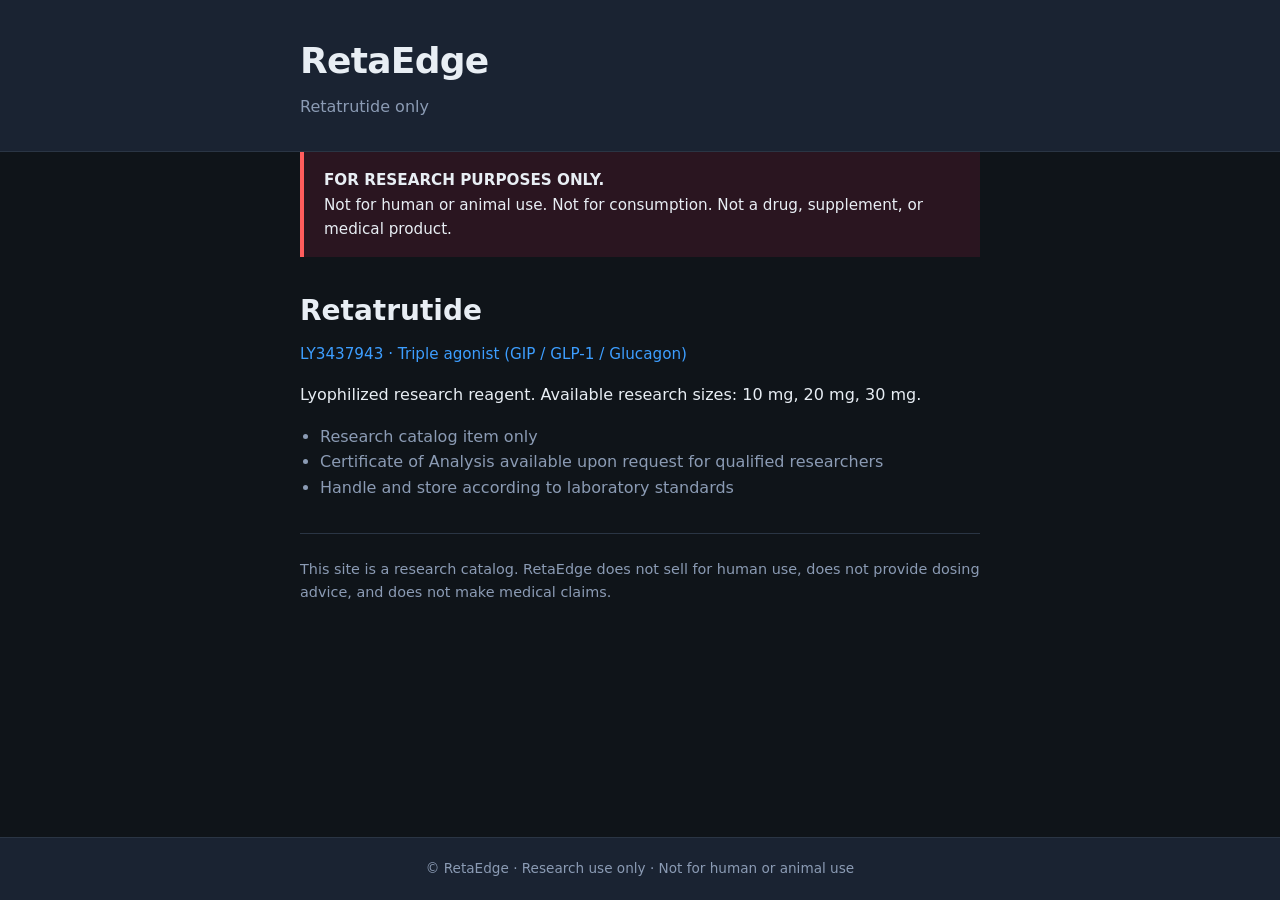
==== index.html @ 3e4809fe "Recreate RetaEdge research site (Retatrutide only, research use only)" ====
<!DOCTYPE html>
<html lang="en">
<head>
  <meta charset="UTF-8" />
  <meta name="viewport" content="width=device-width, initial-scale=1" />
  <title>RetaEdge — Retatrutide Research</title>
  <meta name="description" content="RetaEdge. Retatrutide research catalog. For research purposes only. Not for human or animal use." />
  <link rel="stylesheet" href="styles.css" />
</head>
<body>
  <header>
    <div class="container">
      <h1>RetaEdge</h1>
      <p class="tagline">Retatrutide only</p>
    </div>
  </header>

  <main class="container">
    <section class="disclaimer">
      <strong>FOR RESEARCH PURPOSES ONLY.</strong><br />
      Not for human or animal use. Not for consumption. Not a drug, supplement, or medical product.
    </section>

    <section class="product">
      <h2>Retatrutide</h2>
      <p class="code">LY3437943 · Triple agonist (GIP / GLP-1 / Glucagon)</p>
      <p>Lyophilized research reagent. Available research sizes: 10 mg, 20 mg, 30 mg.</p>
      <ul>
        <li>Research catalog item only</li>
        <li>Certificate of Analysis available upon request for qualified researchers</li>
        <li>Handle and store according to laboratory standards</li>
      </ul>
    </section>

    <section class="notice">
      <p>This site is a research catalog. RetaEdge does not sell for human use, does not provide dosing advice, and does not make medical claims.</p>
    </section>
  </main>

  <footer>
    <div class="container">
      <p>© RetaEdge · Research use only · Not for human or animal use</p>
    </div>
  </footer>
</body>
</html>
---- styles.css ----
:root {
  --bg: #0f1419;
  --surface: #1a2332;
  --text: #e8eef4;
  --muted: #8b9bb4;
  --accent: #3d9eff;
  --danger: #ff5c5c;
}

* { box-sizing: border-box; margin: 0; padding: 0; }

body {
  font-family: system-ui, -apple-system, Segoe UI, Roboto, sans-serif;
  background: var(--bg);
  color: var(--text);
  line-height: 1.6;
  min-height: 100vh;
  display: flex;
  flex-direction: column;
}

.container {
  max-width: 720px;
  margin: 0 auto;
  padding: 0 1.25rem;
}

header {
  background: var(--surface);
  padding: 2rem 0;
  border-bottom: 1px solid #2a3544;
}

header h1 {
  font-size: 2.25rem;
  font-weight: 700;
  letter-spacing: -0.02em;
}

.tagline {
  color: var(--muted);
  margin-top: 0.25rem;
}

main {
  flex: 1;
  padding: 2.5rem 0;
}

.disclaimer {
  background: #2a1520;
  border-left: 4px solid var(--danger);
  padding: 1rem 1.25rem;
  margin-bottom: 2rem;
  font-size: 0.95rem;
}

.product h2 {
  font-size: 1.75rem;
  margin-bottom: 0.5rem;
}

.code {
  color: var(--accent);
  font-size: 0.95rem;
  margin-bottom: 1rem;
}

.product p, .product ul {
  margin-bottom: 1rem;
}

.product ul {
  padding-left: 1.25rem;
  color: var(--muted);
}

.notice {
  margin-top: 2rem;
  padding-top: 1.5rem;
  border-top: 1px solid #2a3544;
  color: var(--muted);
  font-size: 0.9rem;
}

footer {
  background: var(--surface);
  padding: 1.25rem 0;
  text-align: center;
  color: var(--muted);
  font-size: 0.85rem;
  border-top: 1px solid #2a3544;
}

@media (max-width: 600px) {
  header h1 { font-size: 1.85rem; }
  .product h2 { font-size: 1.5rem; }
}
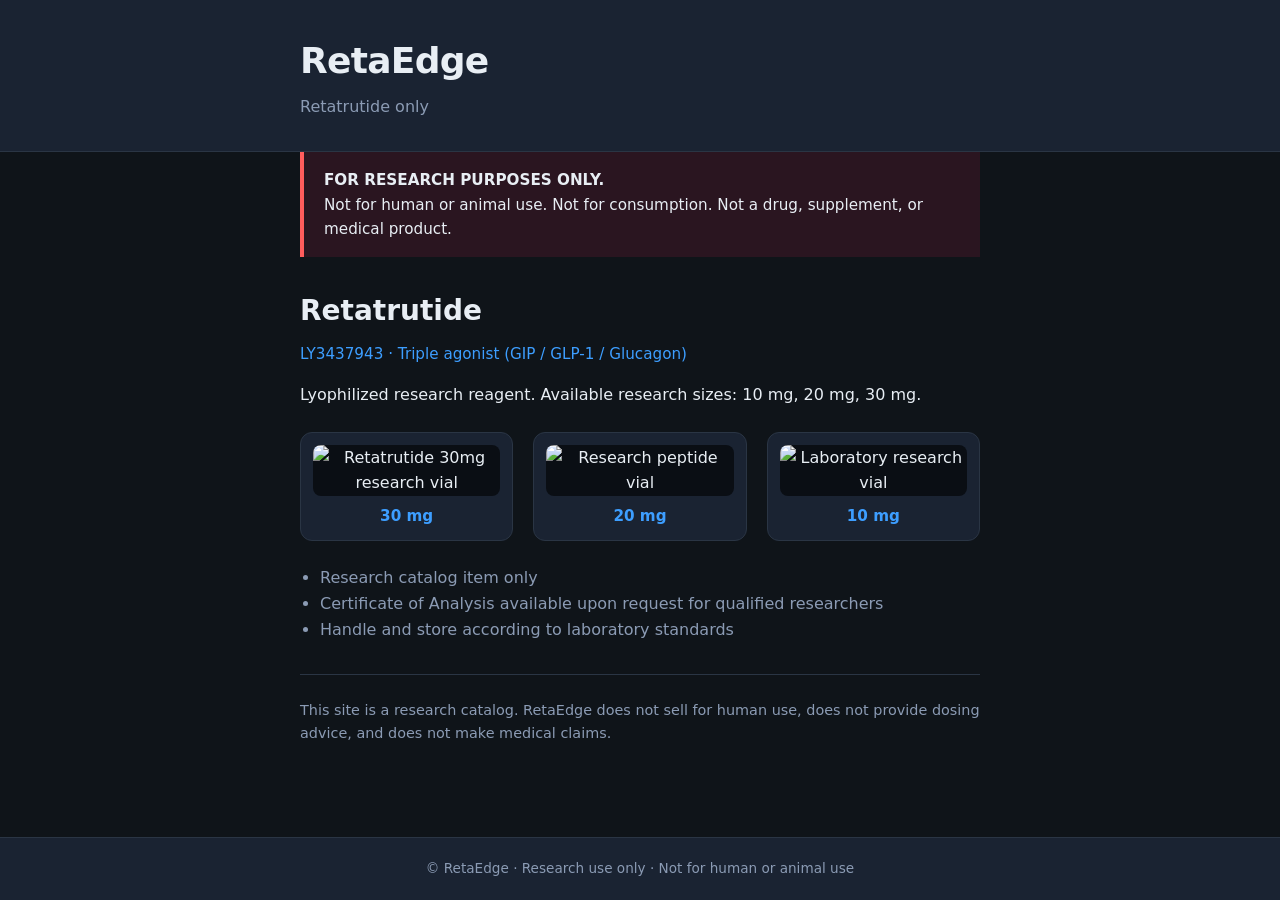
==== commit 5524489c: "Add Retatrutide vial images to RetaEdge research site" ====
--- a/index.html
+++ b/index.html
@@ -25,6 +25,22 @@
       <h2>Retatrutide</h2>
       <p class="code">LY3437943 · Triple agonist (GIP / GLP-1 / Glucagon)</p>
       <p>Lyophilized research reagent. Available research sizes: 10 mg, 20 mg, 30 mg.</p>
+
+      <div class="vials">
+        <figure>
+          <img src="https://i.ibb.co/PsHm64zZ/aeca6faa-77c6-4585-935f-44f86d94efd7.png" alt="Retatrutide 30mg research vial" />
+          <figcaption>30 mg</figcaption>
+        </figure>
+        <figure>
+          <img src="https://images.unsplash.com/photo-1584305574647-0cc949a2bb9f?auto=format&fit=crop&w=400&q=80" alt="Research peptide vial" />
+          <figcaption>20 mg</figcaption>
+        </figure>
+        <figure>
+          <img src="https://images.unsplash.com/photo-1576091160399-112ba8d25d1d?auto=format&fit=crop&w=400&q=80" alt="Laboratory research vial" />
+          <figcaption>10 mg</figcaption>
+        </figure>
+      </div>
+
       <ul>
         <li>Research catalog item only</li>
         <li>Certificate of Analysis available upon request for qualified researchers</li>
--- a/styles.css
+++ b/styles.css
@@ -66,6 +66,36 @@
   margin-bottom: 1rem;
 }
 
+.vials {
+  display: grid;
+  grid-template-columns: repeat(auto-fit, minmax(140px, 1fr));
+  gap: 1.25rem;
+  margin: 1.5rem 0;
+}
+
+.vials figure {
+  text-align: center;
+  background: var(--surface);
+  border-radius: 12px;
+  padding: 0.75rem;
+  border: 1px solid #2a3544;
+}
+
+.vials img {
+  width: 100%;
+  height: 180px;
+  object-fit: contain;
+  border-radius: 8px;
+  background: #0a0e14;
+}
+
+.vials figcaption {
+  margin-top: 0.5rem;
+  color: var(--accent);
+  font-weight: 600;
+  font-size: 0.95rem;
+}
+
 .product p, .product ul {
   margin-bottom: 1rem;
 }
@@ -95,4 +125,5 @@
 @media (max-width: 600px) {
   header h1 { font-size: 1.85rem; }
   .product h2 { font-size: 1.5rem; }
+  .vials { grid-template-columns: 1fr 1fr; }
 }
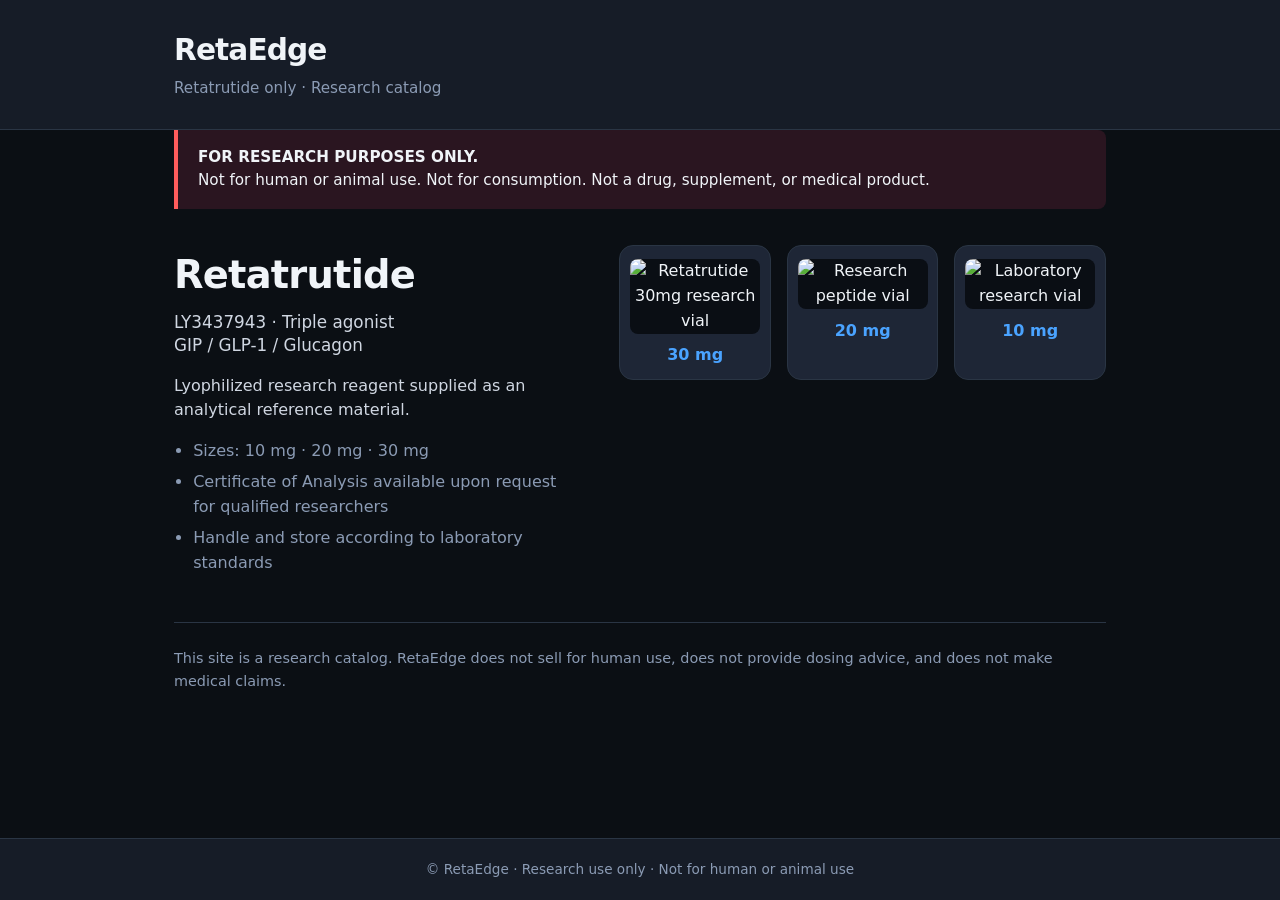
==== commit 1004710e: "Polish RetaEdge layout for better desktop and mobile look" ====
--- a/index.html
+++ b/index.html
@@ -10,8 +10,8 @@
 <body>
   <header>
     <div class="container">
-      <h1>RetaEdge</h1>
-      <p class="tagline">Retatrutide only</p>
+      <div class="logo">RetaEdge</div>
+      <p class="tagline">Retatrutide only · Research catalog</p>
     </div>
   </header>
 
@@ -21,10 +21,17 @@
       Not for human or animal use. Not for consumption. Not a drug, supplement, or medical product.
     </section>
 
-    <section class="product">
-      <h2>Retatrutide</h2>
-      <p class="code">LY3437943 · Triple agonist (GIP / GLP-1 / Glucagon)</p>
-      <p>Lyophilized research reagent. Available research sizes: 10 mg, 20 mg, 30 mg.</p>
+    <section class="hero-product">
+      <div class="product-info">
+        <h1>Retatrutide</h1>
+        <p class="code">LY3437943 · Triple agonist<br>GIP / GLP-1 / Glucagon</p>
+        <p>Lyophilized research reagent supplied as an analytical reference material.</p>
+        <ul>
+          <li>Sizes: 10 mg · 20 mg · 30 mg</li>
+          <li>Certificate of Analysis available upon request for qualified researchers</li>
+          <li>Handle and store according to laboratory standards</li>
+        </ul>
+      </div>
 
       <div class="vials">
         <figure>
@@ -32,20 +39,14 @@
           <figcaption>30 mg</figcaption>
         </figure>
         <figure>
-          <img src="https://images.unsplash.com/photo-1584305574647-0cc949a2bb9f?auto=format&fit=crop&w=400&q=80" alt="Research peptide vial" />
+          <img src="https://images.unsplash.com/photo-1584305574647-0cc949a2bb9f?auto=format&fit=crop&w=500&q=80" alt="Research peptide vial" />
           <figcaption>20 mg</figcaption>
         </figure>
         <figure>
-          <img src="https://images.unsplash.com/photo-1576091160399-112ba8d25d1d?auto=format&fit=crop&w=400&q=80" alt="Laboratory research vial" />
+          <img src="https://images.unsplash.com/photo-1576091160399-112ba8d25d1d?auto=format&fit=crop&w=500&q=80" alt="Laboratory research vial" />
           <figcaption>10 mg</figcaption>
         </figure>
       </div>
-
-      <ul>
-        <li>Research catalog item only</li>
-        <li>Certificate of Analysis available upon request for qualified researchers</li>
-        <li>Handle and store according to laboratory standards</li>
-      </ul>
     </section>
 
     <section class="notice">
--- a/styles.css
+++ b/styles.css
@@ -1,112 +1,129 @@
 :root {
-  --bg: #0f1419;
-  --surface: #1a2332;
-  --text: #e8eef4;
+  --bg: #0b0f14;
+  --surface: #161c27;
+  --surface-2: #1e2636;
+  --text: #f0f4f8;
   --muted: #8b9bb4;
-  --accent: #3d9eff;
+  --accent: #4aa3ff;
   --danger: #ff5c5c;
 }
 
 * { box-sizing: border-box; margin: 0; padding: 0; }
 
 body {
-  font-family: system-ui, -apple-system, Segoe UI, Roboto, sans-serif;
+  font-family: system-ui, -apple-system, BlinkMacSystemFont, "Segoe UI", Roboto, sans-serif;
   background: var(--bg);
   color: var(--text);
-  line-height: 1.6;
+  line-height: 1.55;
   min-height: 100vh;
   display: flex;
   flex-direction: column;
 }
 
 .container {
-  max-width: 720px;
+  max-width: 980px;
   margin: 0 auto;
-  padding: 0 1.25rem;
+  padding: 0 1.5rem;
 }
 
 header {
   background: var(--surface);
-  padding: 2rem 0;
+  padding: 1.75rem 0;
   border-bottom: 1px solid #2a3544;
 }
 
-header h1 {
-  font-size: 2.25rem;
+.logo {
+  font-size: 1.85rem;
   font-weight: 700;
-  letter-spacing: -0.02em;
+  letter-spacing: -0.03em;
 }
 
 .tagline {
   color: var(--muted);
-  margin-top: 0.25rem;
+  margin-top: 0.2rem;
+  font-size: 0.95rem;
 }
 
 main {
   flex: 1;
-  padding: 2.5rem 0;
+  padding: 2.5rem 0 3rem;
 }
 
 .disclaimer {
   background: #2a1520;
   border-left: 4px solid var(--danger);
   padding: 1rem 1.25rem;
-  margin-bottom: 2rem;
+  margin-bottom: 2.25rem;
   font-size: 0.95rem;
+  border-radius: 0 8px 8px 0;
 }
 
-.product h2 {
-  font-size: 1.75rem;
-  margin-bottom: 0.5rem;
+.hero-product {
+  display: grid;
+  grid-template-columns: 1fr 1.2fr;
+  gap: 2.5rem;
+  align-items: start;
+}
+
+.product-info h1 {
+  font-size: 2.4rem;
+  font-weight: 700;
+  margin-bottom: 0.4rem;
+  letter-spacing: -0.02em;
 }
 
 .code {
   color: var(--accent);
-  font-size: 0.95rem;
+  font-size: 1.05rem;
+  margin-bottom: 1.1rem;
+  line-height: 1.4;
+}
+
+.product-info p {
   margin-bottom: 1rem;
+  color: #d0d7e2;
+}
+
+.product-info ul {
+  padding-left: 1.2rem;
+  color: var(--muted);
+}
+
+.product-info li {
+  margin-bottom: 0.4rem;
 }
 
 .vials {
   display: grid;
-  grid-template-columns: repeat(auto-fit, minmax(140px, 1fr));
-  gap: 1.25rem;
-  margin: 1.5rem 0;
+  grid-template-columns: repeat(3, 1fr);
+  gap: 1rem;
 }
 
 .vials figure {
   text-align: center;
-  background: var(--surface);
-  border-radius: 12px;
-  padding: 0.75rem;
+  background: var(--surface-2);
+  border-radius: 14px;
+  padding: 0.85rem 0.6rem 0.7rem;
   border: 1px solid #2a3544;
 }
 
 .vials img {
   width: 100%;
-  height: 180px;
+  height: 200px;
   object-fit: contain;
   border-radius: 8px;
   background: #0a0e14;
 }
 
 .vials figcaption {
-  margin-top: 0.5rem;
+  margin-top: 0.6rem;
   color: var(--accent);
   font-weight: 600;
-  font-size: 0.95rem;
-}
-
-.product p, .product ul {
-  margin-bottom: 1rem;
-}
-
-.product ul {
-  padding-left: 1.25rem;
-  color: var(--muted);
+  font-size: 1rem;
 }
 
 .notice {
-  margin-top: 2rem;
+  margin-top: 2.5rem;
   padding-top: 1.5rem;
   border-top: 1px solid #2a3544;
   color: var(--muted);
@@ -122,8 +139,23 @@
   border-top: 1px solid #2a3544;
 }
 
+@media (max-width: 800px) {
+  .hero-product {
+    grid-template-columns: 1fr;
+    gap: 1.75rem;
+  }
+  .vials {
+    grid-template-columns: repeat(3, 1fr);
+  }
+  .product-info h1 { font-size: 2rem; }
+}
+
 @media (max-width: 600px) {
-  header h1 { font-size: 1.85rem; }
-  .product h2 { font-size: 1.5rem; }
-  .vials { grid-template-columns: 1fr 1fr; }
+  .container { padding: 0 1.1rem; }
+  .vials {
+    grid-template-columns: 1fr 1fr 1fr;
+    gap: 0.6rem;
+  }
+  .vials img { height: 140px; }
+  .logo { font-size: 1.6rem; }
 }
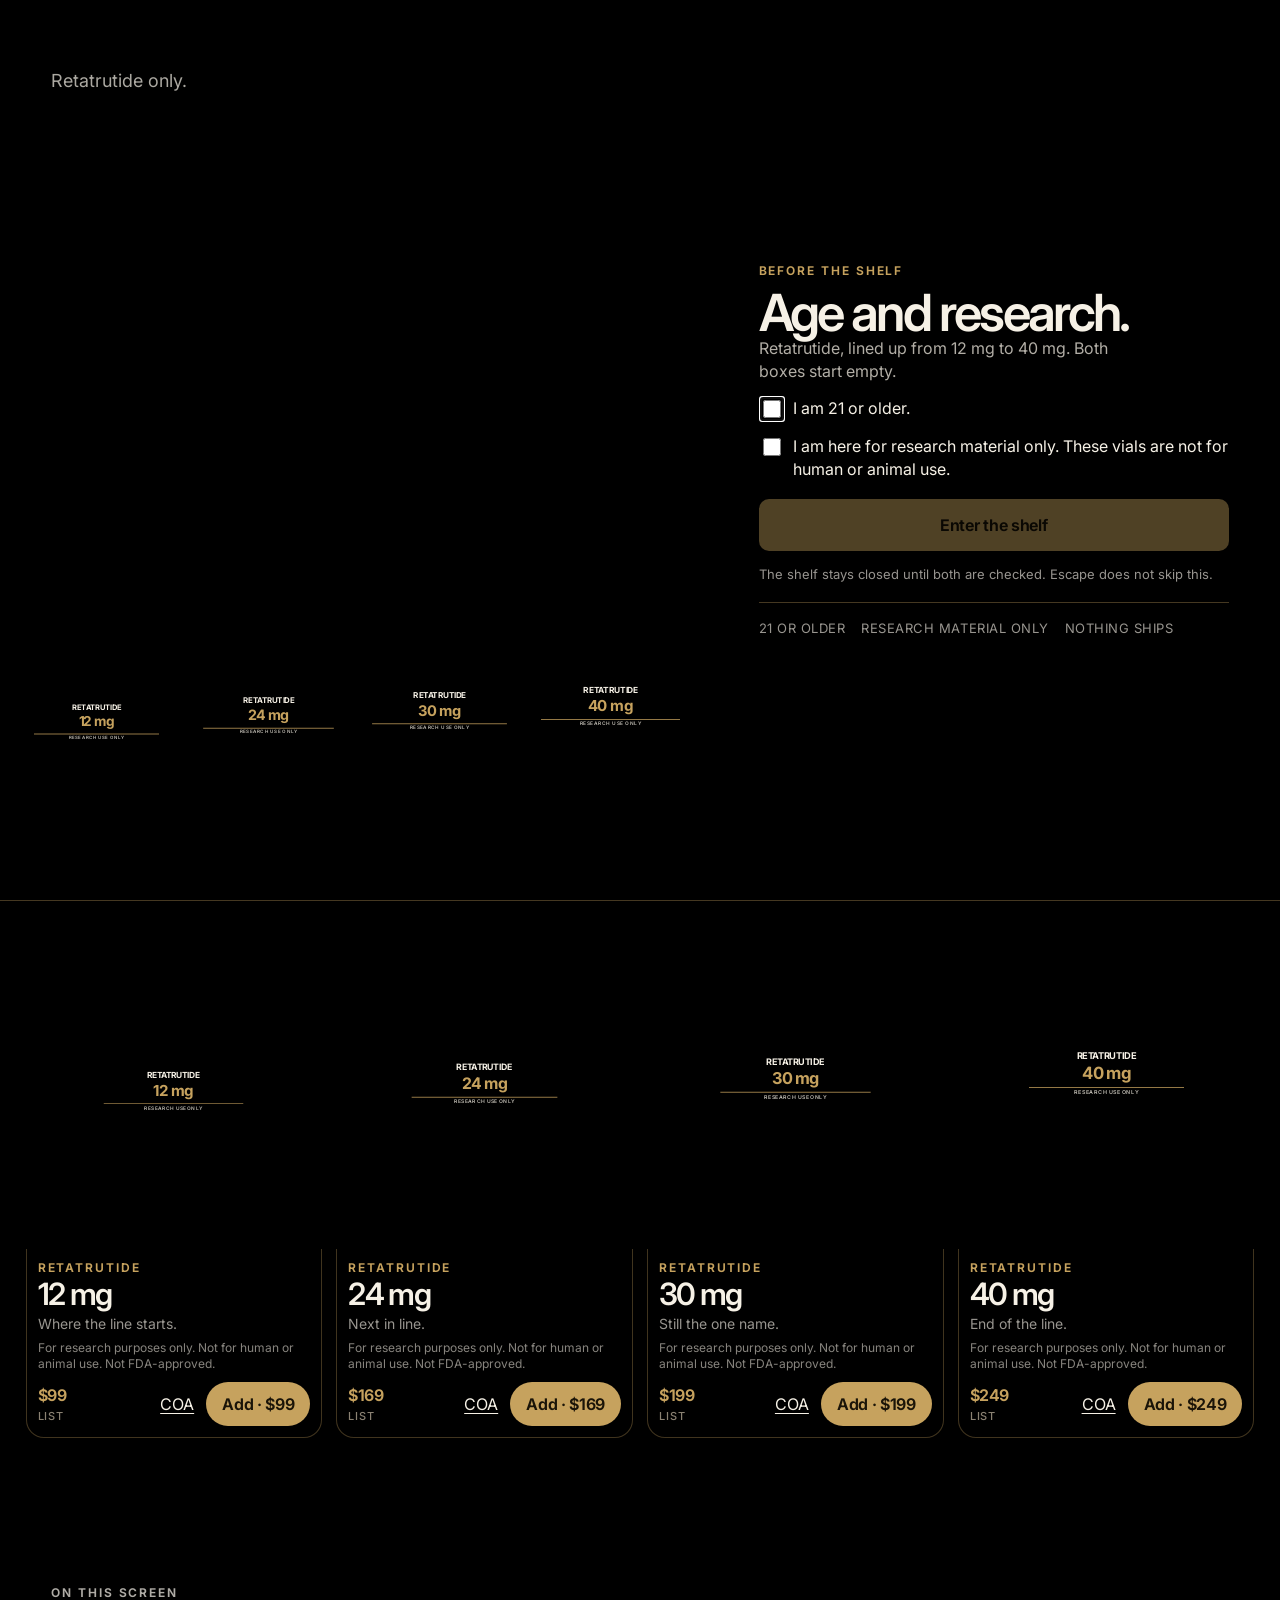
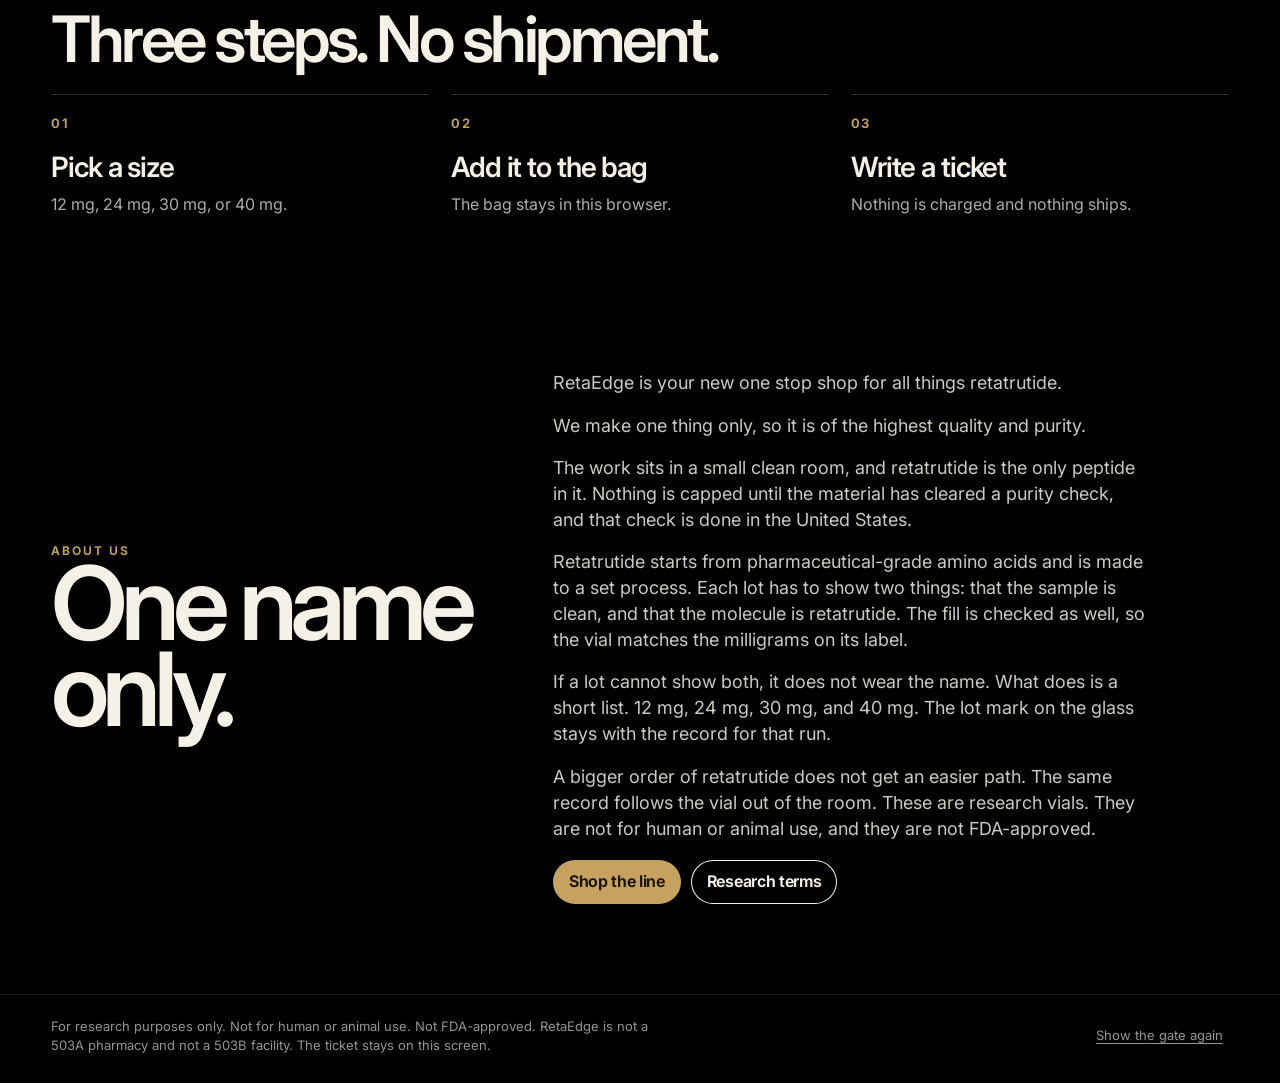
==== commit 06a5ed1a: "Publish the RetaEdge pages" ====
--- a/index.html
+++ b/index.html
@@ -1,63 +1,88 @@
 <!DOCTYPE html>
 <html lang="en">
 <head>
-  <meta charset="UTF-8" />
-  <meta name="viewport" content="width=device-width, initial-scale=1" />
-  <title>RetaEdge — Retatrutide Research</title>
-  <meta name="description" content="RetaEdge. Retatrutide research catalog. For research purposes only. Not for human or animal use." />
-  <link rel="stylesheet" href="styles.css" />
+  <meta charset="utf-8">
+  <meta name="viewport" content="width=device-width, initial-scale=1">
+  <title>RetaEdge</title>
+  <meta name="description" content="RetaEdge. Retatrutide only, lined up from 12 mg to 40 mg. For research purposes only.">
+  <meta property="og:title" content="RetaEdge">
+  <meta property="og:description" content="RetaEdge is your new one stop shop for all things retatrutide. For research purposes only. Not for human or animal use.">
+  <meta property="og:type" content="website">
+  <meta property="og:url" content="https://jdwgraton-crypto.github.io/retaedge/">
+  <meta property="og:image" content="https://jdwgraton-crypto.github.io/retaedge/images/logo.png">
+  <meta name="twitter:card" content="summary_large_image">
+  <link rel="icon" href="images/favicon.svg" type="image/svg+xml">
+  <link rel="preconnect" href="https://fonts.googleapis.com">
+  <link rel="preconnect" href="https://fonts.gstatic.com" crossorigin>
+  <link href="https://fonts.googleapis.com/css2?family=Inter:wght@400;500;600;700&display=swap" rel="stylesheet">
+  <link rel="stylesheet" href="css/styles.css?v=20">
+  <style>
+    [hidden] { display: none !important; }
+    html, body, .hero, .shelf, .steps, .story, .site-foot, #chrome-top, .topbar, .bar, .grid { width: 100%; max-width: none; }
+    .grid { grid-template-columns: repeat(4, minmax(0, 1fr)); }
+    @media (max-width: 980px) { .grid { grid-template-columns: 1fr 1fr; } }
+    @media (max-width: 680px) { .grid { grid-template-columns: 1fr; } }
+  </style>
 </head>
-<body>
-  <header>
-    <div class="container">
-      <div class="logo">RetaEdge</div>
-      <p class="tagline">Retatrutide only · Research catalog</p>
+<body data-page="home">
+  <a class="skip" href="#grid">Skip to vials</a>
+  <div id="chrome-top"></div>
+  <header class="hero">
+    <div class="hero-copy">
+      <p class="kicker">The shelf</p>
+      <h1>Retatrutide only.</h1>
+      <p class="lede">RetaEdge is your new one stop shop for all things retatrutide.</p>
+      <a class="btn" href="#grid">Shop the line</a>
     </div>
+    <ul class="trust">
+      <li><strong>One peptide</strong><span>Retatrutide is the only name here.</span></li>
+      <li><strong>12 to 40 mg</strong><span>Four vials, set small to big.</span></li>
+      <li><strong>Research only</strong><span>Not for human or animal use. Not FDA-approved.</span></li>
+    </ul>
   </header>
-
-  <main class="container">
-    <section class="disclaimer">
-      <strong>FOR RESEARCH PURPOSES ONLY.</strong><br />
-      Not for human or animal use. Not for consumption. Not a drug, supplement, or medical product.
-    </section>
-
-    <section class="hero-product">
-      <div class="product-info">
-        <h1>Retatrutide</h1>
-        <p class="code">LY3437943 · Triple agonist<br>GIP / GLP-1 / Glucagon</p>
-        <p>Lyophilized research reagent supplied as an analytical reference material.</p>
-        <ul>
-          <li>Sizes: 10 mg · 20 mg · 30 mg</li>
-          <li>Certificate of Analysis available upon request for qualified researchers</li>
-          <li>Handle and store according to laboratory standards</li>
-        </ul>
+  <section class="shelf">
+    <div class="section-head">
+      <p class="kicker">Shop</p>
+      <h2>The line.</h2>
+      <p>We make one thing only, so it is of the highest quality and purity.</p>
+    </div>
+    <div class="grid" id="grid"></div>
+  </section>
+  <section class="steps">
+    <div class="section-head">
+      <p class="kicker">On this screen</p>
+      <h2>Three steps. No shipment.</h2>
+    </div>
+    <ol>
+      <li><span>01</span><h3>Pick a size</h3><p>12 mg, 24 mg, 30 mg, or 40 mg.</p></li>
+      <li><span>02</span><h3>Add it to the bag</h3><p>The bag stays in this browser.</p></li>
+      <li><span>03</span><h3>Write a ticket</h3><p>Nothing is charged and nothing ships.</p></li>
+    </ol>
+  </section>
+  <section class="story" id="story">
+    <div>
+      <p class="kicker">About us</p>
+      <h2>One name only.</h2>
+    </div>
+    <div>
+      <p class="lede">RetaEdge is your new one stop shop for all things retatrutide.</p>
+      <p class="lede">We make one thing only, so it is of the highest quality and purity.</p>
+      <p class="lede">The work sits in a small clean room, and retatrutide is the only peptide in it. Nothing is capped until the material has cleared a purity check, and that check is done in the United States.</p>
+      <p class="lede">Retatrutide starts from pharmaceutical-grade amino acids and is made to a set process. Each lot has to show two things: that the sample is clean, and that the molecule is retatrutide. The fill is checked as well, so the vial matches the milligrams on its label.</p>
+      <p class="lede">If a lot cannot show both, it does not wear the name. What does is a short list. 12 mg, 24 mg, 30 mg, and 40 mg. The lot mark on the glass stays with the record for that run.</p>
+      <p class="lede">A bigger order of retatrutide does not get an easier path. The same record follows the vial out of the room. These are research vials. They are not for human or animal use, and they are not FDA-approved.</p>
+      <div class="hero-actions">
+        <a class="btn" href="shop.html">Shop the line</a>
+        <a class="btn btn-ghost" href="compliance.html">Research terms</a>
       </div>
-
-      <div class="vials">
-        <figure>
-          <img src="https://i.ibb.co/PsHm64zZ/aeca6faa-77c6-4585-935f-44f86d94efd7.png" alt="Retatrutide 30mg research vial" />
-          <figcaption>30 mg</figcaption>
-        </figure>
-        <figure>
-          <img src="https://images.unsplash.com/photo-1584305574647-0cc949a2bb9f?auto=format&fit=crop&w=500&q=80" alt="Research peptide vial" />
-          <figcaption>20 mg</figcaption>
-        </figure>
-        <figure>
-          <img src="https://images.unsplash.com/photo-1576091160399-112ba8d25d1d?auto=format&fit=crop&w=500&q=80" alt="Laboratory research vial" />
-          <figcaption>10 mg</figcaption>
-        </figure>
-      </div>
-    </section>
-
-    <section class="notice">
-      <p>This site is a research catalog. RetaEdge does not sell for human use, does not provide dosing advice, and does not make medical claims.</p>
-    </section>
-  </main>
-
-  <footer>
-    <div class="container">
-      <p>© RetaEdge · Research use only · Not for human or animal use</p>
     </div>
+  </section>
+  <footer class="site-foot">
+    <p>For research purposes only. Not for human or animal use. Not FDA-approved. RetaEdge is not a 503A pharmacy and not a 503B facility. The ticket stays on this screen.</p>
+    <button class="text-btn" type="button" id="show-gate">Show the gate again</button>
   </footer>
+  <div id="chrome-bottom"></div>
+  <script src="js/catalog.js"></script>
+  <script src="js/site.js?v=12"></script>
 </body>
 </html>
--- a/css/styles.css
+++ b/css/styles.css
@@ -0,0 +1,758 @@
+:root {
+  --ink: #14130f;
+  --paper: #f6f1e6;
+  --night: #000000;
+  --muted: #8a8172;
+  --signal: #c6a25e;
+  --signal-ink: #1a1408;
+  --sans: "Inter", "Segoe UI", sans-serif;
+}
+
+* { box-sizing: border-box; }
+[hidden] { display: none !important; }
+html, body {
+  margin: 0;
+  padding: 0;
+  width: 100%;
+  max-width: none;
+  min-height: 100%;
+  background: var(--night);
+}
+body {
+  color: var(--ink);
+  font-family: var(--sans);
+  font-size: 16px;
+  line-height: 1.45;
+  overflow-x: clip;
+}
+button, input { font: inherit; color: inherit; }
+a { color: inherit; text-decoration: none; }
+h1, h2, h3, p { margin: 0; }
+ul { margin: 0; padding: 0; list-style: none; }
+
+.skip {
+  position: absolute;
+  left: 12px;
+  top: -40px;
+  background: var(--signal);
+  color: var(--signal-ink);
+  padding: 8px 12px;
+  z-index: 20;
+}
+.skip:focus { top: 12px; }
+
+.screen {
+  width: 100%;
+  max-width: none;
+  min-height: 100vh;
+  min-height: 100dvh;
+  display: grid;
+  grid-template-columns: minmax(0, 1fr);
+  grid-template-rows: auto auto minmax(0, 1fr) auto;
+  background: var(--night);
+}
+.screen > * {
+  width: 100%;
+  max-width: none;
+  min-width: 0;
+  justify-self: stretch;
+}
+@media (min-width: 981px) {
+  .screen { height: 100vh; height: 100dvh; }
+}
+
+#chrome-top { position: sticky; top: 0; z-index: 12; }
+.topbar {
+  background: var(--night);
+  color: var(--paper);
+  text-align: center;
+  padding: 8px 16px;
+  font-size: 12px;
+  letter-spacing: 0.04em;
+  border-bottom: 1px solid rgba(243, 239, 230, 0.12);
+}
+.topbar span { margin: 0 8px; color: var(--signal); }
+.bar {
+  position: relative;
+  display: flex;
+  align-items: center;
+  gap: 28px;
+  min-height: 68px;
+  padding: 0 2vw;
+  background: var(--night);
+  color: var(--paper);
+}
+.brand { display: flex; align-items: center; }
+.brand img { height: 48px; width: auto; display: block; }
+.nav { display: flex; gap: 22px; margin-left: auto; font-weight: 550; font-size: 14px; }
+.nav a[aria-current="page"] { box-shadow: inset 0 -1px 0 var(--signal); }
+.bag, .burger, .text-btn {
+  border: 0;
+  background: transparent;
+  cursor: pointer;
+  color: inherit;
+}
+.bag { display: inline-flex; align-items: center; gap: 8px; font-weight: 600; }
+.count {
+  min-width: 22px;
+  height: 22px;
+  border-radius: 99px;
+  display: grid;
+  place-items: center;
+  background: var(--signal);
+  color: var(--signal-ink);
+  font-size: 12px;
+  font-weight: 700;
+}
+.burger { display: none; font-weight: 650; }
+
+.intro {
+  display: flex;
+  flex-wrap: wrap;
+  align-items: end;
+  justify-content: space-between;
+  gap: 16px 24px;
+  padding: 18px 2vw 14px;
+  background: var(--night);
+  color: var(--paper);
+}
+.intro > * { min-width: 0; }
+.intro h1 {
+  font-size: clamp(48px, 6vw, 84px);
+  line-height: 0.86;
+  letter-spacing: -0.065em;
+  font-weight: 600;
+}
+.kicker, .eyebrow {
+  color: var(--signal);
+  font-size: 12px;
+  font-weight: 650;
+  letter-spacing: 0.16em;
+  text-transform: uppercase;
+}
+.lede {
+  max-width: 36ch;
+  color: rgba(243, 239, 230, 0.78);
+  font-size: 16px;
+}
+.intro .btn { flex: none; }
+
+.btn {
+  display: inline-flex;
+  align-items: center;
+  justify-content: center;
+  min-height: 44px;
+  padding: 0 16px;
+  border: 0;
+  border-radius: 999px;
+  background: var(--signal);
+  color: var(--signal-ink);
+  font-weight: 650;
+  letter-spacing: -0.02em;
+  cursor: pointer;
+}
+.btn:disabled { opacity: 0.4; cursor: not-allowed; }
+.btn-ghost {
+  background: transparent;
+  color: inherit;
+  box-shadow: inset 0 0 0 1px currentColor;
+}
+
+.grid {
+  width: 100%;
+  max-width: none;
+  min-height: 0;
+  height: auto;
+  display: grid;
+  grid-template-columns: repeat(4, minmax(0, 1fr));
+  gap: 14px;
+  padding: 8px 2vw 0;
+}
+.card {
+  min-width: 0;
+  min-height: 0;
+  height: auto;
+  background: #000;
+  color: var(--paper);
+  border-radius: 18px;
+  padding: 0;
+  overflow: hidden;
+  display: flex;
+  flex-direction: column;
+  box-shadow: inset 0 0 0 1px rgba(198, 162, 94, 0.32);
+}
+.card-photo {
+  flex: none;
+  height: auto;
+  min-height: 0;
+  width: 100%;
+  border: 0;
+  border-radius: 0;
+  background: #000;
+  display: flex;
+  align-items: flex-end;
+  justify-content: center;
+  cursor: pointer;
+  padding: 18px 0 0;
+  overflow: hidden;
+}
+.card-photo .vial { height: 420px; }
+.card-copy { padding: 10px 12px 12px; }
+.card h2 {
+  font-size: clamp(28px, 2.4vw, 42px);
+  letter-spacing: -0.055em;
+  font-weight: 600;
+  line-height: 1;
+  margin: 2px 0 4px;
+}
+.blurb { color: rgba(246, 241, 230, 0.62); font-size: 14px; }
+.ruo { margin-top: 6px; font-size: 12px; line-height: 1.35; }
+.card .ruo, dialog .ruo { color: rgba(246, 241, 230, 0.55); }
+.coa-record .ruo { color: var(--muted); }
+.card .price { color: var(--signal); }
+.card .text-btn { color: var(--paper); }
+.card-row {
+  display: flex;
+  flex-wrap: wrap;
+  align-items: center;
+  justify-content: space-between;
+  gap: 8px;
+  margin-top: 10px;
+}
+.card-actions { display: flex; align-items: center; gap: 12px; }
+.price { font-weight: 650; letter-spacing: -0.03em; }
+.price small {
+  display: block;
+  margin-top: 2px;
+  color: var(--muted);
+  font-size: 11px;
+  font-weight: 500;
+  letter-spacing: 0.08em;
+  text-transform: uppercase;
+}
+
+.vial {
+  position: relative;
+  container-type: inline-size;
+  height: 100%;
+  width: auto;
+  max-width: 100%;
+  aspect-ratio: 388 / 910;
+  transform: scale(var(--scale, 1));
+  transform-origin: center bottom;
+}
+.vial[data-mg="12"] { --scale: 0.9; }
+.vial[data-mg="24"] { --scale: 0.94; }
+.vial[data-mg="30"] { --scale: 0.97; }
+.vial[data-mg="40"] { --scale: 1; }
+.vial-photo {
+  display: block;
+  height: 100%;
+  width: auto;
+}
+.vial-label {
+  position: absolute;
+  left: 3.2%;
+  right: 3.2%;
+  top: 33%;
+  bottom: 17%;
+  display: flex;
+  flex-direction: column;
+  align-items: center;
+  justify-content: center;
+  text-align: center;
+  color: var(--paper);
+}
+.vial-logo {
+  width: 100%;
+  height: auto;
+  display: block;
+  flex: 0 0 auto;
+}
+.vial-label strong {
+  display: block;
+  margin-top: 1.6cqw;
+  color: var(--paper);
+  font-size: 5.2cqw;
+  letter-spacing: -0.04em;
+  text-transform: uppercase;
+  font-weight: 700;
+  line-height: 1;
+  white-space: nowrap;
+}
+.vial-label em {
+  margin-top: 0.5cqw;
+  color: var(--signal);
+  font-style: normal;
+  font-weight: 700;
+  font-size: 9.4cqw;
+  letter-spacing: -0.04em;
+  white-space: nowrap;
+}
+.vial-label small {
+  display: block;
+  margin-top: 1.1cqw;
+  padding-top: 0.6cqw;
+  border-top: 1px solid rgba(198, 162, 94, 0.75);
+  width: 92%;
+  color: rgba(246, 241, 230, 0.78);
+  font-size: 3cqw;
+  letter-spacing: 0.1em;
+  text-transform: uppercase;
+  font-weight: 600;
+  white-space: nowrap;
+}
+
+.footline {
+  display: flex;
+  justify-content: space-between;
+  gap: 16px;
+  align-items: center;
+  padding: 6px 2vw 10px;
+  color: rgba(243, 239, 230, 0.62);
+  font-size: 13px;
+}
+.text-btn { text-decoration: underline; text-underline-offset: 3px; }
+
+.hero {
+  background: var(--night);
+  color: var(--paper);
+  padding: 7vh 4vw 0;
+}
+.hero-copy { max-width: none; }
+.hero h1 {
+  font-size: clamp(64px, 8vw, 108px);
+  line-height: 0.88;
+  letter-spacing: -0.065em;
+  font-weight: 600;
+  max-width: 10ch;
+}
+.hero .lede { max-width: 38ch; font-size: 18px; margin-top: 16px; }
+.hero .btn { margin-top: 22px; min-height: 48px; padding: 0 22px; }
+.hero-short { padding-bottom: 4vh; }
+.hero-short h1 { font-size: clamp(56px, 6vw, 84px); }
+.trust {
+  display: grid;
+  grid-template-columns: repeat(3, minmax(0, 1fr));
+  margin: 48px 0 0;
+  padding: 0;
+  list-style: none;
+  border-top: 1px solid rgba(243, 239, 230, 0.16);
+}
+.trust li { padding: 18px 28px 28px 0; }
+.trust li + li { padding-left: 28px; box-shadow: inset 1px 0 0 rgba(243, 239, 230, 0.16); }
+.trust strong { display: block; font-size: 18px; letter-spacing: -0.03em; }
+.trust span { display: block; margin-top: 6px; color: rgba(243, 239, 230, 0.68); font-size: 14px; max-width: 28ch; }
+.shelf {
+  background: var(--night);
+  color: var(--paper);
+  padding: 56px 0 64px;
+}
+.section-head { padding: 0 4vw 18px; }
+.section-head h2 {
+  margin-top: 8px;
+  font-size: clamp(40px, 5vw, 68px);
+  line-height: 0.92;
+  letter-spacing: -0.055em;
+  font-weight: 600;
+}
+.shelf .kicker { color: var(--signal); }
+.shelf .section-head h2 { color: var(--paper); }
+.section-head p { max-width: 46ch; margin-top: 10px; color: rgba(246, 241, 230, 0.68); }
+.steps {
+  background: var(--night);
+  color: var(--paper);
+  padding: 72px 0 64px;
+}
+.steps ol {
+  display: grid;
+  grid-template-columns: repeat(3, minmax(0, 1fr));
+  gap: 22px;
+  margin: 8px 4vw 0;
+  padding: 0;
+  list-style: none;
+}
+.steps li { border-top: 1px solid rgba(243, 239, 230, 0.18); padding-top: 16px; }
+.steps li span { color: var(--signal); font-weight: 650; letter-spacing: 0.12em; font-size: 13px; }
+.steps h3 { margin: 12px 0 6px; font-size: 28px; letter-spacing: -0.04em; font-weight: 600; }
+.steps p { color: rgba(243, 239, 230, 0.72); max-width: 28ch; }
+.site-foot {
+  display: flex;
+  justify-content: space-between;
+  gap: 24px;
+  align-items: center;
+  padding: 22px 4vw 28px;
+  background: var(--night);
+  color: rgba(243, 239, 230, 0.62);
+  border-top: 1px solid rgba(243, 239, 230, 0.12);
+  font-size: 13px;
+}
+.site-foot p { max-width: 78ch; }
+.coa-stats {
+  display: grid;
+  grid-template-columns: repeat(4, minmax(0, 1fr));
+  gap: 12px;
+  margin: 0 2vw 22px;
+}
+.coa-stats p {
+  margin: 0;
+  padding: 18px 16px;
+  background: white;
+  color: var(--ink);
+  border-radius: 16px;
+}
+.coa-stats strong {
+  display: block;
+  font-size: clamp(32px, 3vw, 48px);
+  letter-spacing: -0.05em;
+  line-height: 1;
+}
+.coa-stats span { display: block; margin-top: 6px; color: var(--muted); font-size: 13px; }
+.coa-find { margin: 0 2vw 14px; }
+.coa-find label {
+  display: block;
+  margin-bottom: 6px;
+  color: var(--paper);
+  font-size: 12px;
+  font-weight: 650;
+  letter-spacing: 0.14em;
+  text-transform: uppercase;
+}
+.coa-find input {
+  width: 100%;
+  min-height: 52px;
+  padding: 0 16px;
+  border: 1px solid rgba(20, 19, 15, 0.16);
+  border-radius: 12px;
+  background: white;
+}
+.coa-find input:focus { outline: 2px solid var(--signal); border-color: transparent; }
+.coa-filters { display: flex; flex-wrap: wrap; gap: 8px; margin: 0 2vw 16px; }
+.coa-pill {
+  min-height: 36px;
+  padding: 0 14px;
+  border: 1px solid rgba(198, 162, 94, 0.45);
+  border-radius: 999px;
+  background: transparent;
+  color: var(--paper);
+  cursor: pointer;
+  font-weight: 600;
+}
+.coa-row .coa-pill, .coa-record .coa-pill {
+  color: var(--ink);
+  border-color: rgba(20, 19, 15, 0.18);
+}
+.coa-pill.is-on { background: var(--signal); border-color: var(--signal); color: var(--signal-ink); }
+.coa-row, .coa-record {
+  margin: 0 2vw;
+  background: white;
+  color: var(--ink);
+  border-radius: 18px;
+  padding: 22px;
+}
+.coa-row { display: flex; justify-content: space-between; align-items: end; gap: 18px; }
+.coa-row h2, .coa-sheet-head h2 { font-size: clamp(32px, 4vw, 52px); letter-spacing: -0.05em; }
+.coa-row .eyebrow { color: var(--ink); }
+.coa-meta { margin-top: 6px; color: var(--muted); }
+.coa-pills { display: flex; flex-wrap: wrap; gap: 8px; margin-top: 14px; }
+.coa-empty { margin: 0 2vw; color: var(--muted); }
+.coa-record { margin-top: 16px; }
+.coa-record .kicker { color: var(--ink); }
+.coa-sheet-head {
+  display: flex;
+  justify-content: space-between;
+  align-items: end;
+  gap: 16px;
+  margin-top: 8px;
+}
+.coa-sheet-head p { color: var(--muted); margin-top: 4px; }
+.coa-cols { display: grid; grid-template-columns: 1fr 1fr; gap: 18px; margin-top: 18px; }
+.coa-cols h3, .coa-history h3 { font-size: 14px; letter-spacing: 0.12em; text-transform: uppercase; }
+.coa-dl { margin-top: 8px; }
+.coa-dl div {
+  display: grid;
+  grid-template-columns: 140px 1fr;
+  gap: 12px;
+  padding: 10px 0;
+  border-top: 1px solid rgba(20, 19, 15, 0.1);
+}
+.coa-dl dt { color: var(--muted); }
+.coa-history { margin-top: 22px; }
+.coa-history ul { margin-top: 8px; }
+.coa-history li {
+  display: grid;
+  grid-template-columns: 100px 1fr auto;
+  gap: 12px;
+  align-items: center;
+  padding: 12px 0;
+  border-top: 1px solid rgba(20, 19, 15, 0.1);
+}
+.story {
+  width: 100%;
+  max-width: none;
+  min-height: 0;
+  display: grid;
+  grid-template-columns: minmax(0, 0.8fr) minmax(0, 1.2fr);
+  gap: 4vw;
+  align-items: center;
+  padding: 10vh 4vw;
+  background: var(--night);
+  color: var(--paper);
+}
+.story h2 {
+  font-size: clamp(64px, 8vw, 120px);
+  line-height: 0.84;
+  letter-spacing: -0.07em;
+  font-weight: 600;
+}
+.story p + p { margin-top: 16px; }
+.story .lede { color: rgba(243, 239, 230, 0.84); font-size: 18px; max-width: 54ch; }
+
+.terms {
+  width: 100%;
+  min-height: 100dvh;
+  background: var(--night);
+  color: var(--paper);
+}
+.terms-body {
+  width: 100%;
+  max-width: none;
+  margin: 0;
+  padding: 6vh 5vw 12vh;
+}
+.terms .kicker { color: var(--signal); }
+.terms h1 {
+  margin: 10px 0 16px;
+  font-size: clamp(48px, 6vw, 80px);
+  line-height: 0.9;
+  letter-spacing: -0.06em;
+}
+.terms h2 {
+  margin: 32px 0 8px;
+  font-size: 28px;
+  letter-spacing: -0.04em;
+}
+.terms p, .terms li { font-size: 16.5px; }
+.terms p + p, .terms ul { margin-top: 12px; }
+.terms li { margin: 6px 0 6px 1.1em; list-style: disc; }
+.terms a { font-weight: 650; text-decoration: underline; text-underline-offset: 3px; }
+.callout {
+  margin-top: 8px;
+  padding: 16px 18px;
+  border-radius: 16px;
+  background: #120f0a;
+  color: var(--paper);
+  box-shadow: inset 0 0 0 1px rgba(198, 162, 94, 0.45);
+}
+
+.drawer-back { position: fixed; inset: 0; background: rgba(0,0,0,.5); z-index: 30; }
+.drawer {
+  position: fixed;
+  top: 0;
+  right: 0;
+  width: min(420px, 100%);
+  height: 100dvh;
+  background: var(--night);
+  color: var(--paper);
+  z-index: 31;
+  display: flex;
+  flex-direction: column;
+  padding: 22px;
+}
+.drawer-head, .drawer-foot { display: flex; justify-content: space-between; align-items: center; gap: 12px; }
+.drawer-head h2, #sheet h2, #ticket h2 { font-size: 36px; letter-spacing: -0.05em; font-weight: 600; }
+.bag-list { overflow: auto; margin: 18px 0; display: grid; gap: 14px; }
+.bag-list li {
+  display: grid;
+  grid-template-columns: 1fr auto;
+  gap: 6px 12px;
+  padding-bottom: 12px;
+  border-bottom: 1px solid rgba(246, 241, 230, 0.14);
+}
+.line-name span, .line-name strong { display: block; }
+.stepper { display: inline-flex; align-items: center; gap: 8px; }
+.stepper button {
+  width: 28px;
+  height: 28px;
+  border: 0;
+  border-radius: 99px;
+  background: var(--signal);
+  color: var(--signal-ink);
+  cursor: pointer;
+}
+.drawer-foot { flex-wrap: wrap; }
+.drawer-foot .btn, .drawer-foot .fine, .drawer-foot .total { width: 100%; }
+.total { display: flex; justify-content: space-between; font-size: 18px; }
+.fine { color: var(--muted); font-size: 13px; }
+.empty { display: grid; gap: 12px; }
+
+dialog {
+  border: 0;
+  padding: 22px;
+  width: min(820px, calc(100% - 24px));
+  background: #0c0c0b;
+  color: var(--paper);
+  border-radius: 24px;
+  box-shadow: 0 0 0 1px rgba(198, 162, 94, 0.35);
+}
+dialog::backdrop { background: rgba(8,8,7,.72); }
+#ticket { width: min(460px, calc(100% - 24px)); }
+.sheet { display: grid; grid-template-columns: 200px 1fr; gap: 18px; align-items: end; }
+.actions, .hero-actions { display: flex; flex-wrap: wrap; gap: 10px; margin-top: 18px; }
+.ticket-lines { margin: 16px 0; display: grid; gap: 8px; }
+.ticket-lines li { display: flex; justify-content: space-between; gap: 12px; }
+.sheet .btn-ghost, #ticket .btn-ghost { color: var(--signal); }
+
+#gate {
+  position: fixed;
+  inset: 0;
+  width: auto;
+  height: auto;
+  max-width: none;
+  max-height: none;
+  margin: 0;
+  padding: 0;
+  border: 0;
+  border-radius: 0;
+  background: var(--night);
+  color: var(--paper);
+}
+#gate::backdrop { background: var(--night); }
+.gate {
+  width: 100%;
+  height: 100%;
+  min-height: 100%;
+  display: grid;
+  grid-template-columns: minmax(0, 1.05fr) minmax(360px, 0.85fr);
+  align-items: stretch;
+  gap: 0;
+  padding: 0;
+}
+.gate-visual {
+  display: flex;
+  flex-direction: column;
+  justify-content: space-between;
+  gap: 8px;
+  padding: 6vh 4vw 4vh;
+  background: var(--night);
+  color: var(--paper);
+}
+.gate-brand {
+  width: min(460px, 78%);
+  height: auto;
+  display: block;
+}
+.gate-tag { margin-top: 14px; color: rgba(243, 239, 230, 0.7); font-size: 18px; }
+.gate-vials {
+  height: 42vh;
+  display: flex;
+  align-items: flex-end;
+  justify-content: center;
+  gap: 10px;
+  margin-top: 18px;
+}
+.gate-vials .vial { height: 100%; }
+.gate-copy {
+  display: flex;
+  flex-direction: column;
+  justify-content: center;
+  padding: 8vh 4vw;
+  background: var(--night);
+  color: var(--paper);
+}
+.gate-copy .kicker { color: var(--signal); }
+.gate-copy h2 { color: var(--paper); }
+.gate h2 {
+  margin-top: 10px;
+  font-size: clamp(42px, 4vw, 64px);
+  line-height: 0.92;
+  letter-spacing: -0.055em;
+  font-weight: 600;
+}
+.gate .lede { color: rgba(246, 241, 230, 0.72); max-width: 36ch; }
+.gate-enter { width: 100%; min-height: 52px; margin-top: 18px; border-radius: 10px; }
+.gate-points {
+  display: flex;
+  flex-wrap: wrap;
+  gap: 8px 16px;
+  margin: 18px 0 0;
+  padding-top: 16px;
+  border-top: 1px solid rgba(198, 162, 94, 0.35);
+  color: rgba(246, 241, 230, 0.62);
+  font-size: 13px;
+  letter-spacing: 0.04em;
+  text-transform: uppercase;
+}
+.gate-note { color: rgba(246, 241, 230, 0.62); }
+.check {
+  display: grid;
+  grid-template-columns: 22px 1fr;
+  gap: 12px;
+  align-items: start;
+  margin-top: 14px;
+}
+.check input { width: 18px; height: 18px; margin-top: 3px; accent-color: #c6a25e; }
+.gate-note { margin-top: 14px; color: rgba(243, 239, 230, 0.62); font-size: 13px; }
+
+.toasts {
+  position: fixed;
+  left: 16px;
+  bottom: 16px;
+  z-index: 40;
+  display: grid;
+  gap: 8px;
+}
+.toast {
+  background: var(--ink);
+  color: var(--paper);
+  border-radius: 999px;
+  padding: 10px 14px;
+  font-size: 14px;
+}
+
+@media (max-height: 820px) and (min-width: 981px) {
+  .bar { min-height: 52px; }
+  .brand img { height: 40px; }
+  .topbar { padding: 4px 16px; }
+  .hero { padding-top: 4vh; }
+  .hero h1 { font-size: 72px; }
+  .card-photo .vial { height: 360px; }
+}
+@media (max-width: 1100px) {
+  .grid { grid-template-columns: repeat(4, minmax(0, 1fr)); }
+  .card h2 { font-size: 28px; }
+  .ruo { font-size: 11px; }
+}
+@media (max-width: 980px) {
+  .grid { height: auto; min-height: 0; grid-template-columns: 1fr 1fr; }
+  .card-photo .vial { height: 340px; }
+  .story, .gate, .sheet { grid-template-columns: 1fr; }
+  .story { padding: 12vh 6vw; }
+  .trust, .steps ol { grid-template-columns: 1fr; }
+  .trust li + li { padding-left: 0; box-shadow: none; }
+  .gate-visual { min-height: 280px; }
+  .gate-vials { height: 220px; }
+}
+@media (max-width: 680px) {
+  .burger { display: inline-flex; margin-left: auto; }
+  .nav {
+    display: none;
+    position: absolute;
+    top: 100%;
+    left: 0;
+    right: 0;
+    background: var(--night);
+    color: var(--paper);
+    flex-direction: column;
+    padding: 10px 4vw 16px;
+    z-index: 5;
+  }
+  .nav.open { display: flex; }
+  .grid { grid-template-columns: 1fr; }
+  .gate-visual { display: none; }
+  .site-foot { flex-direction: column; align-items: start; }
+  .coa-stats, .coa-cols, .coa-row, .coa-sheet-head { grid-template-columns: 1fr; }
+  .coa-row, .coa-sheet-head { display: grid; }
+  .coa-dl div, .coa-history li { grid-template-columns: 1fr; }
+  .hero h1 { font-size: 56px; }
+}
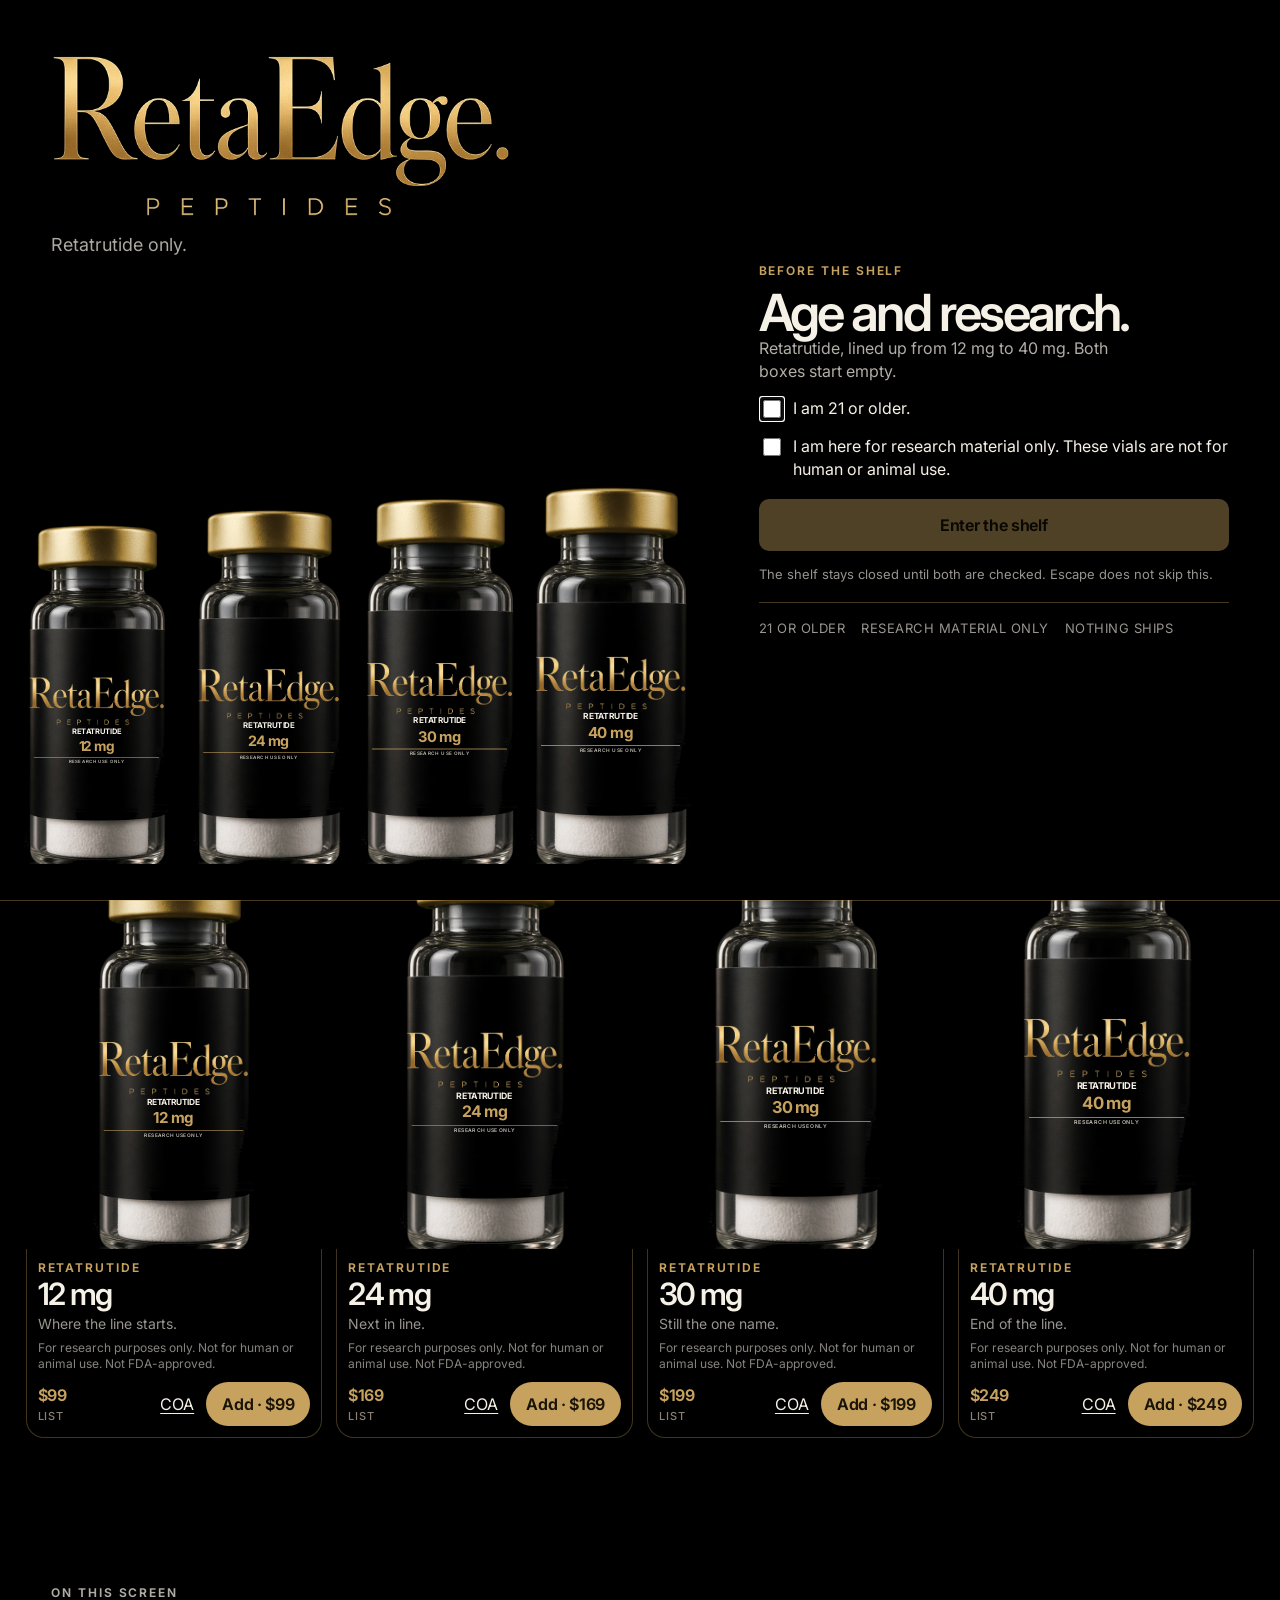
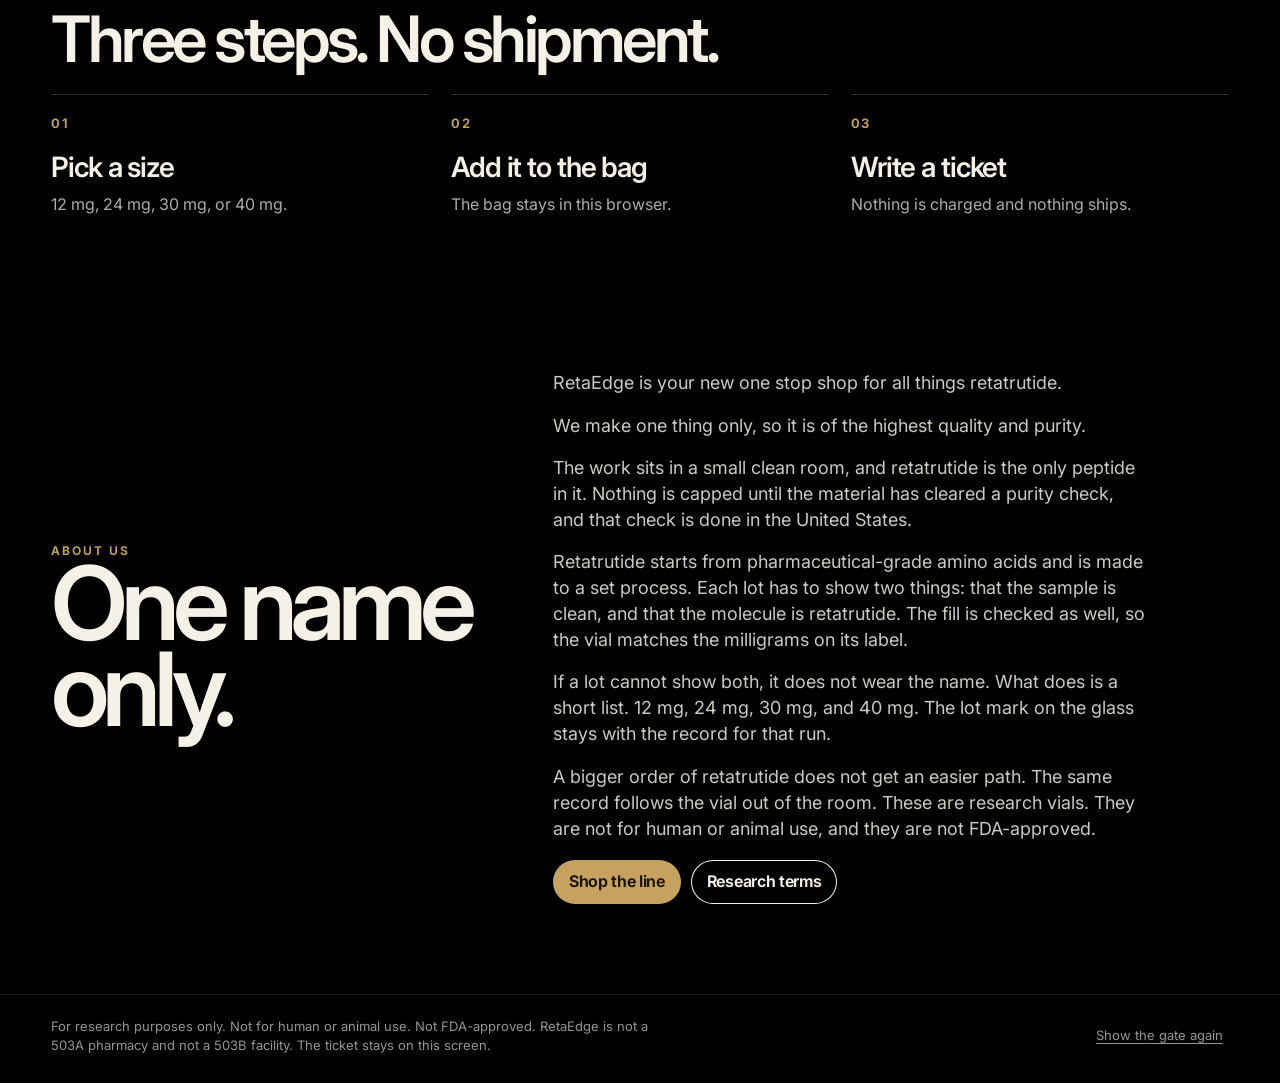
==== commit e4e0f7d0: "Load the vial and logo on the public page" ====
--- a/index.html
+++ b/index.html
@@ -83,6 +83,6 @@
   </footer>
   <div id="chrome-bottom"></div>
   <script src="js/catalog.js"></script>
-  <script src="js/site.js?v=12"></script>
+  <script src="js/site.js?v=13"></script>
 </body>
 </html>
